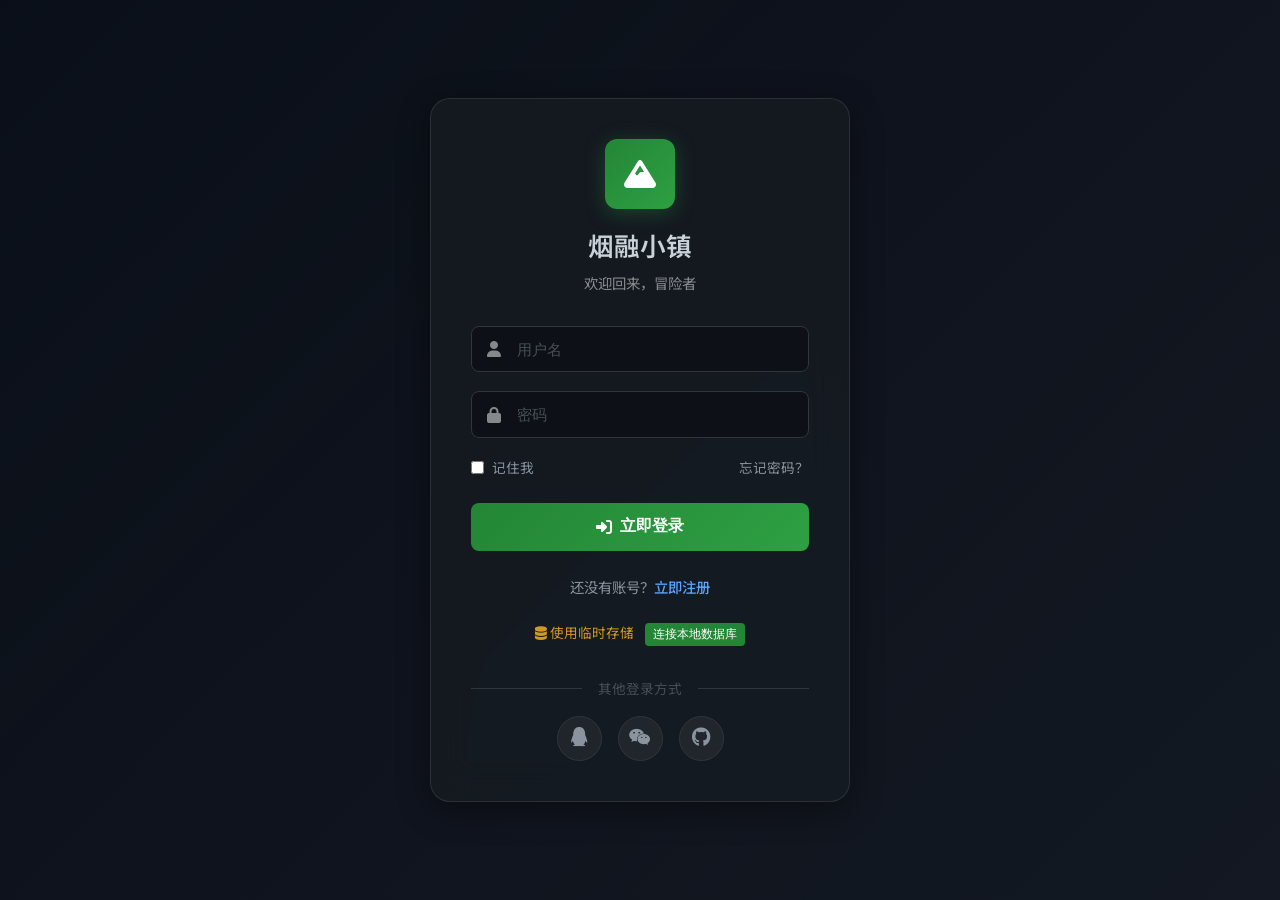
==== index.html @ a3944130 "test-v.1.0.0 test-v.1.0.0" ====
<!DOCTYPE html>
<html lang="zh-CN">
<head>
    <meta charset="UTF-8">
    <meta name="viewport" content="width=device-width, initial-scale=1.0">
    <title>烟融小镇 - 官方网站</title>
    <link rel="stylesheet" href="https://cdnjs.cloudflare.com/ajax/libs/font-awesome/6.4.0/css/all.min.css">
    <link href="https://fonts.googleapis.com/css2?family=Noto+Sans+SC:wght@300;400;500;700&display=swap" rel="stylesheet">
    <link rel="stylesheet" href="style.css">
</head>
<body>
    <!-- 背景 -->
    <div class="main-bg">
        <div class="bg-image"></div>
        <div class="bg-particles" id="bgParticles"></div>
    </div>

    <!-- 导航栏 -->
    <nav class="main-nav">
        <div class="nav-container">
            <a href="index.html" class="nav-logo">
                <i class="fas fa-mountain"></i>
                <span>烟融小镇</span>
            </a>
            
            <ul class="nav-menu">
                <li><a href="index.html" class="active">首页</a></li>
                <li><a href="mc.html">MC服务器</a></li>
                <li><a href="#" onclick="showToast('烟融作品开发中')">烟融作品</a></li>
                <li><a href="#" onclick="showToast('小世界开发中')">小世界</a></li>
            </ul>
            
            <div class="nav-user">
                <!-- 由main.js动态填充 -->
            </div>
        </div>
    </nav>

    <!-- 主内容区 -->
    <main class="main-content">
        <!-- 欢迎区域 -->
        <section class="hero-section">
            <div class="hero-content">
                <h1 class="hero-title">欢迎回来，<span id="welcomeName">冒险者</span></h1>
                <p class="hero-subtitle">探索现实的精彩，发现世界的美好</p>
            </div>
        </section>

        <!-- AI助手主界面展示 -->
        <section class="ai-hero-section">
            <div class="ai-hero-card">
                <div class="ai-hero-icon">
                    <i class="fas fa-robot"></i>
                </div>
                <div class="ai-hero-content">
                    <h2>
                        <i class="fas fa-robot"></i> 烟融AI助手
                        <span class="ai-hero-tag">
                            <i class="fas fa-bolt"></i> 由英伟达提供支持
                        </span>
                    </h2>
                    <p>智能助手随时为您服务，解答问题、提供建议、聊聊天...</p>
                </div>
                <button class="ai-hero-btn" onclick="AIAssistant.openAssistant()">
                    <i class="fas fa-comments"></i> 开始对话
                </button>
            </div>
        </section>

        <!-- 功能卡片区 -->
        <section class="features-section">
            <div class="section-header">
                <h2><i class="fas fa-compass"></i> 探索功能</h2>
            </div>
            
            <div class="features-grid">
                <a href="mc.html" class="feature-card mc-card">
                    <div class="card-icon">
                        <i class="fas fa-cubes"></i>
                    </div>
                    <div class="card-content">
                        <h3>MC服务器</h3>
                        <p>进入钻石大陆，开启你的冒险之旅</p>
                        <span class="card-tag">游戏专区</span>
                    </div>
                    <div class="card-arrow">
                        <i class="fas fa-chevron-right"></i>
                    </div>
                </a>

                <div class="feature-card" onclick="showToast('烟融作品开发中')">
                    <div class="card-icon">
                        <i class="fas fa-palette"></i>
                    </div>
                    <div class="card-content">
                        <h3>烟融作品</h3>
                        <p>精彩内容即将上线...</p>
                        <span class="card-tag">创作展示</span>
                    </div>
                    <div class="card-arrow">
                        <i class="fas fa-chevron-right"></i>
                    </div>
                </div>

                <div class="feature-card" onclick="showToast('小世界开发中')">
                    <div class="card-icon">
                        <i class="fas fa-globe"></i>
                    </div>
                    <div class="card-content">
                        <h3>小世界</h3>
                        <p>微型世界的奇妙探索...</p>
                        <span class="card-tag">探索专区</span>
                    </div>
                    <div class="card-arrow">
                        <i class="fas fa-chevron-right"></i>
                    </div>
                </div>

                <div class="feature-card" onclick="scrollToQQ()">
                    <div class="card-icon">
                        <i class="fas fa-users"></i>
                    </div>
                    <div class="card-content">
                        <h3>社区交流</h3>
                        <p>加入QQ群，与我们一起互动</p>
                        <span class="card-tag">社群入口</span>
                    </div>
                    <div class="card-arrow">
                        <i class="fas fa-chevron-right"></i>
                    </div>
                </div>
            </div>
        </section>

        <!-- 最佳成员板块 -->
        <section class="top-members-section">
            <div class="section-header">
                <h2><i class="fas fa-trophy"></i> 最佳成员</h2>
                <p>看看谁是社区最活跃的冒险家！</p>
            </div>
            
            <div class="members-grid" id="topMembersGrid">
                <div class="loading-container">
                    <div class="loading-spinner"></div>
                    <p class="loading-text">正在加载成员数据...</p>
                </div>
            </div>
            
            <div class="members-footer">
                <a href="#" class="view-all-btn" onclick="showAllMembers(); return false;">
                    <i class="fas fa-users"></i>
                    查看全部成员
                </a>
            </div>
        </section>
        
        <!-- QQ群入口 -->
        <section class="qq-section" id="qqSection">
            <div class="qq-sidebar">
                <h3><i class="fab fa-qq"></i> 官方QQ群</h3>
                <div class="qq-list">
                    <a href="https://qm.qq.com/cgi-bin/qm/qr?k=5CLwhFz4sMWj7h2xCqj4a0sO0hZ8fT_3" target="_blank" class="qq-item">
                        <div class="qq-avatar">
                            <img src="https://picsum.photos/seed/group1/100/100" alt="群头像">
                        </div>
                        <div class="qq-info">
                            <span class="qq-name">恰融X言语总群</span>
                            <span class="qq-desc">群号: 808741508 · 总群</span>
                        </div>
                        <i class="fas fa-external-link-alt"></i>
                    </a>
                    <a href="https://wpa.qq.com/msgrd?v=3&uin=1015192662&site=qq&menu=yes" target="_blank" class="qq-item">
                        <div class="qq-avatar">
                            <img src="https://picsum.photos/seed/group2/100/100" alt="群头像">
                        </div>
                        <div class="qq-info">
                            <span class="qq-name">恰融工作室MC服务器群</span>
                            <span class="qq-desc">群号: 1015192662 · 本群</span>
                        </div>
                        <i class="fas fa-external-link-alt"></i>
                    </a>
                    <a href="https://qm.qq.com/cgi-bin/qm/qr?k=6T4k6m0w2zq5h0ZJ3tL6n2f1g9s8R5q2" target="_blank" class="qq-item">
                        <div class="qq-avatar">
                            <img src="https://picsum.photos/seed/group3/100/100" alt="群头像">
                        </div>
                        <div class="qq-info">
                            <span class="qq-name">烟雨MC服务器群</span>
                            <span class="qq-desc">群号: 472708471</span>
                        </div>
                        <i class="fas fa-external-link-alt"></i>
                    </a>
                    <a href="#" class="qq-item" onclick="showToast('请加总群获取管理员群信息')">
                        <div class="qq-avatar">
                            <img src="https://picsum.photos/seed/group4/100/100" alt="群头像">
                        </div>
                        <div class="qq-info">
                            <span class="qq-name">管理员群</span>
                            <span class="qq-desc">群号: 1080034000 · 仅管理员/策划/技术</span>
                        </div>
                        <i class="fas fa-lock"></i>
                    </a>
                    <a href="https://qm.qq.com/cgi-bin/qm/qr?k=G3x5s7q9t2w1e4r6y8u0i3o5a7s9d1f" target="_blank" class="qq-item">
                        <div class="qq-avatar">
                            <img src="https://picsum.photos/seed/group5/100/100" alt="群头像">
                        </div>
                        <div class="qq-info">
                            <span class="qq-name">测试群</span>
                            <span class="qq-desc">群号: 731169570 · MC服务器测试</span>
                        </div>
                        <i class="fas fa-external-link-alt"></i>
                    </a>
                    <a href="#" class="qq-item" onclick="showToast('请加总群获取策划群信息')">
                        <div class="qq-avatar">
                            <img src="https://picsum.photos/seed/group6/100/100" alt="群头像">
                        </div>
                        <div class="qq-info">
                            <span class="qq-name">策划群</span>
                            <span class="qq-desc">群号: 1029150169 · 仅管理员/策划/技术</span>
                        </div>
                        <i class="fas fa-lock"></i>
                    </a>
                </div>
                <div class="qq-notice">
                    <p><i class="fas fa-exclamation-triangle"></i> 禁止黄、赌、毒。禁止恶意刷屏。</p>
                </div>
            </div>
        </section>
    </main>

    <!-- AI助手浮窗按钮 -->
    <button class="ai-float-btn" id="aiFloatBtn" onclick="AIAssistant.openAssistant()">
        <i class="fas fa-robot"></i>
    </button>
    
    <!-- AI助手面板 -->
    <div class="ai-assistant" id="aiAssistant">
        <div class="ai-header" onclick="AIAssistant.togglePanel()">
            <div class="ai-info">
                <div class="ai-avatar">
                    <i class="fas fa-robot"></i>
                </div>
                <div>
                    <div class="ai-name">AI助手</div>
                    <div class="ai-status">由  供支持</div>
                </div>
            </div>
            <button class="ai-close-btn" onclick="event.stopPropagation(); AIAssistant.closePanel()">
                <i class="fas fa-times"></i>
            </button>
        </div>
        <div class="ai-body">
            <div class="ai-messages" id="aiMessages">
                <div class="ai-message">
                    <div class="ai-avatar" style="width:28px;height:28px;font-size:0.85rem;">
                        <i class="fas fa-robot"></i>
                    </div>
                    <div class="msg-bubble">
                        你好！我是烟融AI助手，很高兴为你服务！<br><br>
                        我可以帮助你解答各种问题，或者聊聊天。<br><br>
                        请输入你的问题或想聊的话题吧！
                    </div>
                </div>
            </div>
            <div class="ai-input-area">
                <div class="ai-input-wrapper">
                    <input type="text" class="ai-input" id="aiInput" placeholder="输入消息..." onkeypress="AIAssistant.handleKeypress(event)">
                    <button class="ai-send-btn" onclick="AIAssistant.sendMessage()">
                        <i class="fas fa-paper-plane"></i>
                    </button>
                </div>
            </div>
        </div>
    </div>

    <!-- 页脚 -->
    <footer class="main-footer">
        <div class="footer-content">
            <div class="footer-section">
                <h4><i class="fas fa-mountain"></i> 烟融小镇</h4>
                <p>致力于打造优质的在线社区平台</p>
            </div>
            <div class="footer-section">
                <h4>快速链接</h4>
                <ul>
                    <li><a href="index.html">首页</a></li>
                    <li><a href="mc.html">MC服务器</a></li>
                    <li><a href="#">关于我们</a></li>
                    <li><a href="#">联系方式</a></li>
                </ul>
            </div>
            <div class="footer-section">
                <h4>关注我们</h4>
                <div class="social-links">
                    <a href="#"><i class="fab fa-qq"></i></a>
                    <a href="#"><i class="fab fa-weixin"></i></a>
                    <a href="#"><i class="fab fa-github"></i></a>
                </div>
            </div>
        </div>
        <div class="footer-bottom">
            <p>&copy; 2024 烟融小镇. All Rights Reserved.</p>
        </div>
    </footer>

    <!-- Toast通知 -->
    <div class="toast-container" id="toastContainer"></div>

    <script src="filedb.js"></script>
    <script src="main.js"></script>
    <script>
        document.addEventListener('DOMContentLoaded', async function() {
            await FileDB.init();
            initParticles();
            if (AppState.currentUser) {
                document.getElementById('welcomeName').textContent = AppState.currentUser.username;
            }
        });

        function scrollToQQ() {
            const qqSection = document.getElementById('qqSection');
            if (qqSection) {
                qqSection.scrollIntoView({behavior: 'smooth'});
            }
        }
    </script>
</body>
</html>
---- style.css ----
/* === 基础变量定义 === */
:root {
    --primary-color: #4a6fa5;
    --primary-dark: #345172;
    --accent-color: #5d8aa8;
    --bg-dark: #1a1d23;
    --bg-card: rgba(255, 255, 255, 0.08);
    --bg-card-hover: rgba(255, 255, 255, 0.12);
    --text-primary: #ffffff;
    --text-secondary: rgba(255, 255, 255, 0.7);
    --text-muted: rgba(255, 255, 255, 0.5);
    --border-color: rgba(255, 255, 255, 0.1);
    --success-color: #4caf50;
    --warning-color: #ff9800;
    --error-color: #f44336;
    --shadow-sm: 0 2px 8px rgba(0, 0, 0, 0.2);
    --shadow-md: 0 4px 16px rgba(0, 0, 0, 0.3);
    --shadow-lg: 0 8px 32px rgba(0, 0, 0, 0.4);
    --transition-fast: 0.2s ease;
    --transition-normal: 0.3s ease;
    --radius-sm: 8px;
    --radius-md: 12px;
    --radius-lg: 20px;
}

/* === 全局样式 === */
* {
    margin: 0;
    padding: 0;
    box-sizing: border-box;
}

body {
    font-family: 'Noto Sans SC', 'Microsoft YaHei', sans-serif;
    background-color: var(--bg-dark);
    color: var(--text-primary);
    line-height: 1.6;
    overflow-x: hidden;
}

a {
    color: var(--primary-color);
    text-decoration: none;
    transition: color var(--transition-fast);
}

a:hover {
    color: var(--accent-color);
}

/* === 登录/注册页面独立样式 === */
.auth-page {
    min-height: 100vh;
    display: flex;
    align-items: center;
    justify-content: center;
    padding: 2rem;
    background: #0d1117;
}

.auth-bg {
    position: fixed;
    top: 0;
    left: 0;
    width: 100%;
    height: 100%;
    z-index: -2;
    overflow: hidden;
}

.auth-bg .bg-slide {
    position: absolute;
    top: 0;
    left: 0;
    width: 100%;
    height: 100%;
    background-size: cover;
    background-position: center;
    opacity: 0;
    transition: opacity 1.5s ease-in-out;
}

.auth-bg .bg-slide.active {
    opacity: 1;
}

.auth-bg::after {
    content: '';
    position: absolute;
    top: 0;
    left: 0;
    width: 100%;
    height: 100%;
    background: linear-gradient(135deg, rgba(10, 15, 25, 0.85), rgba(20, 25, 35, 0.95));
    z-index: -1;
}

.auth-container {
    width: 100%;
    max-width: 420px;
    animation: slideUp 0.6s ease-out;
}

@keyframes slideUp {
    from {
        opacity: 0;
        transform: translateY(30px);
    }
    to {
        opacity: 1;
        transform: translateY(0);
    }
}

.auth-box {
    background: rgba(22, 27, 34, 0.9);
    backdrop-filter: blur(20px);
    border: 1px solid rgba(48, 54, 61, 0.8);
    border-radius: var(--radius-lg);
    padding: 2.5rem;
    box-shadow: var(--shadow-lg);
}

.auth-logo {
    text-align: center;
    margin-bottom: 2rem;
}

.logo-icon {
    width: 70px;
    height: 70px;
    background: linear-gradient(135deg, #238636, #2ea043);
    border-radius: var(--radius-md);
    display: flex;
    align-items: center;
    justify-content: center;
    margin: 0 auto 1rem;
    font-size: 2rem;
    color: white;
    box-shadow: 0 4px 20px rgba(35, 134, 54, 0.4);
}

.auth-logo h1 {
    font-size: 1.6rem;
    font-weight: 600;
    color: #c9d1d9;
    margin-bottom: 0.3rem;
}

.logo-subtitle {
    color: var(--text-muted);
    font-size: 0.9rem;
}

.auth-form {
    margin-bottom: 1.5rem;
}

.form-group {
    margin-bottom: 1.2rem;
}

.input-wrapper {
    position: relative;
}

.input-wrapper i {
    position: absolute;
    left: 1rem;
    top: 50%;
    transform: translateY(-50%);
    color: var(--text-muted);
    transition: color var(--transition-fast);
}

.input-wrapper input {
    width: 100%;
    padding: 0.85rem 1rem 0.85rem 2.8rem;
    background: #0d1117;
    border: 1px solid #30363d;
    border-radius: var(--radius-sm);
    color: var(--text-primary);
    font-size: 0.95rem;
    transition: all var(--transition-fast);
}

.input-wrapper input:focus {
    outline: none;
    border-color: #238636;
    box-shadow: 0 0 0 3px rgba(35, 134, 54, 0.2);
}

.input-wrapper input::placeholder {
    color: #484f58;
}

.form-options {
    display: flex;
    justify-content: space-between;
    align-items: center;
    margin-bottom: 1.5rem;
    font-size: 0.85rem;
}

.remember-me {
    display: flex;
    align-items: center;
    gap: 0.5rem;
    cursor: pointer;
    color: #8b949e;
}

.remember-me input {
    accent-color: #238636;
}

.auth-btn {
    width: 100%;
    padding: 0.85rem;
    background: linear-gradient(135deg, #238636, #2ea043);
    border: none;
    border-radius: var(--radius-sm);
    color: white;
    font-size: 1rem;
    font-weight: 600;
    cursor: pointer;
    display: flex;
    align-items: center;
    justify-content: center;
    gap: 0.5rem;
    transition: all var(--transition-fast);
}

.auth-btn:hover {
    background: linear-gradient(135deg, #2ea043, #3fb950);
    transform: translateY(-2px);
    box-shadow: 0 4px 15px rgba(35, 134, 54, 0.4);
}

.auth-link {
    text-align: center;
    color: #8b949e;
    font-size: 0.9rem;
}

.auth-link a {
    color: #58a6ff;
    text-decoration: none;
    font-weight: 500;
}

.auth-link a:hover {
    text-decoration: underline;
}

.social-auth {
    margin-top: 1.5rem;
}

.divider {
    display: flex;
    align-items: center;
    gap: 1rem;
    margin-bottom: 1rem;
}

.divider::before,
.divider::after {
    content: '';
    flex: 1;
    height: 1px;
    background: #30363d;
}

.divider span {
    color: #484f58;
    font-size: 0.85rem;
}

.social-buttons {
    display: flex;
    justify-content: center;
    gap: 1rem;
}

.social-btn {
    width: 45px;
    height: 45px;
    border-radius: 50%;
    border: 1px solid #30363d;
    background: rgba(255, 255, 255, 0.05);
    color: #8b949e;
    font-size: 1.2rem;
    cursor: pointer;
    transition: all var(--transition-fast);
}

.social-btn:hover {
    background: rgba(255, 255, 255, 0.1);
    transform: translateY(-2px);
    border-color: #484f58;
}

.social-btn.qq:hover { color: #12B7F5; border-color: #12B7F5; }
.social-btn.wechat:hover { color: #07C160; border-color: #07C160; }
.social-btn.github:hover { color: #c9d1d9; border-color: #c9d1d9; }

/* === 导航栏样式（主站统一风格） === */
.main-nav {
    position: fixed;
    top: 0;
    left: 0;
    right: 0;
    background: rgba(13, 17, 23, 0.9);
    backdrop-filter: blur(10px);
    border-bottom: 1px solid rgba(48, 54, 61, 0.8);
    z-index: 100;
}

.nav-container {
    max-width: 1200px;
    margin: 0 auto;
    padding: 0 2rem;
    display: flex;
    align-items: center;
    justify-content: space-between;
    height: 65px;
}

.nav-logo {
    display: flex;
    align-items: center;
    gap: 0.6rem;
    color: #c9d1d9;
    text-decoration: none;
    font-size: 1.2rem;
    font-weight: 600;
}

.nav-logo i {
    color: #238636;
}

.nav-menu {
    display: flex;
    list-style: none;
    gap: 0.3rem;
}

.nav-menu a {
    display: block;
    padding: 0.5rem 1rem;
    color: #8b949e;
    text-decoration: none;
    border-radius: var(--radius-sm);
    font-size: 0.9rem;
    transition: all var(--transition-fast);
}

.nav-menu a:hover {
    color: #c9d1d9;
    background: rgba(48, 54, 61, 0.5);
}

.nav-menu a.active {
    color: #c9d1d9;
    background: rgba(35, 134, 54, 0.2);
}

.nav-user {
    display: flex;
    align-items: center;
    gap: 1rem;
    position: relative;
}

.user-btn {
    display: flex;
    align-items: center;
    gap: 0.5rem;
    padding: 0.4rem 0.8rem;
    background: rgba(48, 54, 61, 0.5);
    border: 1px solid rgba(48, 54, 61, 0.8);
    border-radius: 50px;
    color: #c9d1d9;
    cursor: pointer;
    transition: all var(--transition-fast);
}

.user-btn:hover {
    background: rgba(48, 54, 61, 0.8);
    border-color: #484f58;
}

.user-avatar {
    width: 28px;
    height: 28px;
    border-radius: 50%;
    background: linear-gradient(135deg, #238636, #2ea043);
    display: flex;
    align-items: center;
    justify-content: center;
    font-size: 0.8rem;
    color: white;
    font-weight: 600;
}

.user-name {
    font-size: 0.85rem;
    max-width: 100px;
    overflow: hidden;
    text-overflow: ellipsis;
    white-space: nowrap;
}

.user-dropdown {
    position: absolute;
    top: 100%;
    right: 0;
    margin-top: 0.5rem;
    min-width: 220px;
    background: #161b22;
    border: 1px solid rgba(48, 54, 61, 0.8);
    border-radius: var(--radius-md);
    box-shadow: var(--shadow-lg);
    opacity: 0;
    visibility: hidden;
    transform: translateY(-10px);
    transition: all 0.2s ease;
    overflow: hidden;
}

.user-dropdown.show {
    opacity: 1;
    visibility: visible;
    transform: translateY(0);
}

.dropdown-header {
    padding: 1rem;
    border-bottom: 1px solid rgba(48, 54, 61, 0.8);
    display: flex;
    align-items: center;
    gap: 0.8rem;
}

.dropdown-header .user-avatar {
    width: 40px;
    height: 40px;
    font-size: 1rem;
}

.dropdown-username {
    font-weight: 600;
    color: #c9d1d9;
    font-size: 0.95rem;
}

.dropdown-email {
    font-size: 0.8rem;
    color: #8b949e;
}

.dropdown-menu {
    padding: 0.5rem;
}

.dropdown-item {
    display: flex;
    align-items: center;
    gap: 0.8rem;
    padding: 0.6rem 0.8rem;
    color: #8b949e;
    border-radius: var(--radius-sm);
    cursor: pointer;
    font-size: 0.9rem;
    transition: all var(--transition-fast);
}

.dropdown-item:hover {
    background: rgba(48, 54, 61, 0.5);
    color: #c9d1d9;
}

.dropdown-item i {
    width: 18px;
    text-align: center;
}

.dropdown-divider {
    height: 1px;
    background: rgba(48, 54, 61, 0.8);
    margin: 0.4rem 0;
}

.login-btn {
    display: flex;
    align-items: center;
    gap: 0.5rem;
    padding: 0.5rem 1rem;
    background: linear-gradient(135deg, #238636, #2ea043);
    border-radius: var(--radius-sm);
    color: white;
    text-decoration: none;
    font-weight: 500;
    font-size: 0.9rem;
    transition: all var(--transition-fast);
}

.login-btn:hover {
    background: linear-gradient(135deg, #2ea043, #3fb950);
    color: white;
    transform: translateY(-1px);
}

/* === 主页面背景 === */
.main-bg {
    position: fixed;
    top: 0;
    left: 0;
    width: 100%;
    height: 100%;
    z-index: -2;
}

.bg-image {
    position: absolute;
    top: 0;
    left: 0;
    width: 100%;
    height: 100%;
    background: url('https://images.unsplash.com/photo-1506905925346-21bda4d32df4?w=1920&q=80') no-repeat center center/cover;
    filter: blur(3px) brightness(0.4);
}

.bg-particles {
    position: absolute;
    top: 0;
    left: 0;
    width: 100%;
    height: 100%;
}

/* === 主内容区 === */
.main-content {
    padding-top: 85px;
    min-height: 100vh;
}

.hero-section {
    padding: 4rem 2rem;
    text-align: center;
    max-width: 900px;
    margin: 0 auto;
}

.hero-title {
    font-size: 3rem;
    font-weight: 700;
    margin-bottom: 0.8rem;
    background: linear-gradient(135deg, #c9d1d9, rgba(201, 209, 217, 0.7));
    -webkit-background-clip: text;
    -webkit-text-fill-color: transparent;
    background-clip: text;
}

.hero-subtitle {
    font-size: 1.1rem;
    color: #8b949e;
}

/* === AI助手主界面展示 === */
.ai-hero-section {
    max-width: 1100px;
    margin: 0 auto;
    padding: 1rem 2rem 2rem;
}

.ai-hero-card {
    background: rgba(22, 27, 34, 0.7);
    border: 1px solid rgba(48, 54, 61, 0.8);
    border-radius: var(--radius-lg);
    padding: 1.5rem;
    display: flex;
    align-items: center;
    gap: 1.5rem;
    margin-bottom: 2rem;
    transition: all var(--transition-normal);
}

.ai-hero-card:hover {
    border-color: rgba(88, 166, 255, 0.4);
    box-shadow: 0 0 30px rgba(88, 166, 255, 0.1);
}

.ai-hero-icon {
    width: 80px;
    height: 80px;
    background: linear-gradient(135deg, #238636, #2ea043);
    border-radius: var(--radius-md);
    display: flex;
    align-items: center;
    justify-content: center;
    font-size: 2.5rem;
    color: white;
    flex-shrink: 0;
}

.ai-hero-content {
    flex: 1;
}

.ai-hero-content h2 {
    font-size: 1.3rem;
    color: #c9d1d9;
    margin-bottom: 0.4rem;
    display: flex;
    align-items: center;
    gap: 0.5rem;
    flex-wrap: wrap;
}

.ai-hero-tag {
    display: inline-flex;
    align-items: center;
    gap: 0.3rem;
    padding: 0.25rem 0.6rem;
    background: rgba(35, 134, 54, 0.2);
    border-radius: 20px;
    font-size: 0.75rem;
    color: #3fb950;
    font-weight: normal;
}

.ai-hero-content p {
    color: #8b949e;
    font-size: 0.9rem;
}

.ai-hero-btn {
    padding: 0.75rem 1.5rem;
    background: linear-gradient(135deg, #238636, #2ea043);
    border: none;
    border-radius: var(--radius-sm);
    color: white;
    font-size: 0.95rem;
    font-weight: 500;
    cursor: pointer;
    display: flex;
    align-items: center;
    gap: 0.5rem;
    white-space: nowrap;
    transition: all var(--transition-fast);
}

.ai-hero-btn:hover {
    background: linear-gradient(135deg, #2ea043, #3fb950);
    transform: translateY(-2px);
    box-shadow: 0 4px 15px rgba(35, 134, 54, 0.3);
    color: white;
}

/* === 功能卡片区 === */
.features-section {
    max-width: 1100px;
    margin: 0 auto;
    padding: 1rem 2rem 2rem;
}

.section-header {
    margin-bottom: 1.2rem;
}

.section-header h2 {
    display: flex;
    align-items: center;
    gap: 0.6rem;
    font-size: 1.3rem;
    color: #c9d1d9;
}

.features-grid {
    display: grid;
    grid-template-columns: repeat(auto-fit, minmax(260px, 1fr));
    gap: 1rem;
}

.feature-card {
    display: flex;
    align-items: center;
    gap: 1rem;
    padding: 1.2rem;
    background: rgba(22, 27, 34, 0.6);
    border: 1px solid rgba(48, 54, 61, 0.8);
    border-radius: var(--radius-md);
    text-decoration: none;
    color: #c9d1d9;
    transition: all var(--transition-normal);
}

.feature-card:hover {
    background: rgba(22, 27, 34, 0.8);
    border-color: rgba(88, 166, 255, 0.4);
    transform: translateY(-3px);
    box-shadow: 0 6px 20px rgba(0, 0, 0, 0.3);
}

.card-icon {
    width: 50px;
    height: 50px;
    background: rgba(48, 54, 61, 0.5);
    border: 1px solid rgba(48, 54, 61, 0.8);
    border-radius: var(--radius-sm);
    display: flex;
    align-items: center;
    justify-content: center;
    font-size: 1.3rem;
    color: #c9d1d9;
    flex-shrink: 0;
}

.mc-card .card-icon {
    background: rgba(35, 134, 54, 0.2);
    border-color: rgba(35, 134, 54, 0.4);
    color: #3fb950;
}

.card-content {
    flex: 1;
    min-width: 0;
}

.card-content h3 {
    font-size: 1rem;
    font-weight: 600;
    margin-bottom: 0.2rem;
    color: #c9d1d9;
}

.card-content p {
    font-size: 0.85rem;
    color: #8b949e;
    margin-bottom: 0.3rem;
    line-height: 1.4;
}

.card-tag {
    display: inline-block;
    padding: 0.15rem 0.5rem;
    background: rgba(48, 54, 61, 0.5);
    border-radius: 20px;
    font-size: 0.7rem;
    color: #8b949e;
}

.card-arrow {
    color: #484f58;
    font-size: 0.9rem;
    transition: all var(--transition-fast);
}

.feature-card:hover .card-arrow {
    color: #58a6ff;
    transform: translateX(3px);
}

/* === QQ群侧边栏 === */
.qq-section {
    max-width: 1100px;
    margin: 0 auto;
    padding: 1rem 2rem 3rem;
}

.qq-sidebar {
    background: rgba(22, 27, 34, 0.6);
    border: 1px solid rgba(48, 54, 61, 0.8);
    border-radius: var(--radius-md);
    padding: 1.2rem;
}

.qq-sidebar h3 {
    display: flex;
    align-items: center;
    gap: 0.5rem;
    font-size: 1rem;
    color: #c9d1d9;
    margin-bottom: 0.8rem;
    padding-bottom: 0.6rem;
    border-bottom: 1px solid rgba(48, 54, 61, 0.8);
}

.qq-sidebar h3 i {
    color: #58a6ff;
}

.qq-list {
    display: flex;
    flex-direction: column;
    gap: 0.6rem;
}

.qq-item {
    display: flex;
    align-items: center;
    gap: 0.8rem;
    padding: 0.7rem;
    background: rgba(48, 54, 61, 0.3);
    border-radius: var(--radius-sm);
    text-decoration: none;
    color: #c9d1d9;
    transition: all var(--transition-fast);
}

.qq-item:hover {
    background: rgba(48, 54, 61, 0.6);
    transform: translateX(4px);
}

.qq-avatar {
    width: 40px;
    height: 40px;
    border-radius: var(--radius-sm);
    overflow: hidden;
    flex-shrink: 0;
}

.qq-avatar img {
    width: 100%;
    height: 100%;
    object-fit: cover;
}

.qq-info {
    flex: 1;
    min-width: 0;
}

.qq-name {
    display: block;
    font-weight: 500;
    font-size: 0.9rem;
    color: #c9d1d9;
    margin-bottom: 0.1rem;
}

.qq-desc {
    display: block;
    font-size: 0.75rem;
    color: #8b949e;
}

.qq-item .fa-external-link-alt {
    color: #484f58;
    font-size: 0.8rem;
}

.qq-item .fa-lock {
    color: #f0c14b;
    font-size: 0.8rem;
}

.qq-notice {
    margin-top: 0.8rem;
    padding: 0.6rem;
    background: rgba(187, 128, 9, 0.1);
    border: 1px solid rgba(187, 128, 9, 0.3);
    border-left: 3px solid #f0c14b;
    border-radius: 4px;
}

.qq-notice p {
    font-size: 0.8rem;
    color: #d29922;
    margin: 0;
}

/* === AI助手面板 === */
.ai-float-btn {
    position: fixed;
    bottom: 25px;
    right: 25px;
    width: 55px;
    height: 55px;
    background: linear-gradient(135deg, #238636, #2ea043);
    border: none;
    border-radius: 50%;
    color: white;
    font-size: 1.4rem;
    cursor: pointer;
    box-shadow: 0 4px 15px rgba(35, 134, 54, 0.4);
    z-index: 100;
    display: none;
    align-items: center;
    justify-content: center;
    transition: all var(--transition-normal);
}

.ai-float-btn.show {
    display: flex;
    animation: bounceIn 0.5s ease-out;
}

@keyframes bounceIn {
    0% { transform: scale(0); opacity: 0; }
    50% { transform: scale(1.1); }
    100% { transform: scale(1); opacity: 1; }
}

.ai-float-btn:hover {
    transform: scale(1.1);
    box-shadow: 0 6px 20px rgba(35, 134, 54, 0.5);
}

.ai-assistant {
    position: fixed;
    bottom: 90px;
    right: 25px;
    width: 360px;
    max-width: calc(100vw - 50px);
    background: rgba(13, 17, 23, 0.98);
    border: 1px solid rgba(48, 54, 61, 0.8);
    border-radius: var(--radius-lg);
    box-shadow: 0 10px 40px rgba(0, 0, 0, 0.5), 0 0 60px rgba(35, 134, 54, 0.1);
    overflow: hidden;
    z-index: 101;
    transform: translateY(20px);
    opacity: 0;
    pointer-events: none;
    transition: all 0.3s cubic-bezier(0.4, 0, 0.2, 1);
}

.ai-assistant.active {
    transform: translateY(0);
    opacity: 1;
    pointer-events: all;
}

.ai-header {
    padding: 0.9rem 1rem;
    background: rgba(35, 134, 54, 0.15);
    border-bottom: 1px solid rgba(48, 54, 61, 0.8);
    display: flex;
    align-items: center;
    justify-content: space-between;
    cursor: pointer;
}

.ai-info {
    display: flex;
    align-items: center;
    gap: 0.6rem;
}

.ai-avatar {
    width: 36px;
    height: 36px;
    background: linear-gradient(135deg, #238636, #2ea043);
    border-radius: 50%;
    display: flex;
    align-items: center;
    justify-content: center;
    font-size: 1rem;
    color: #fff;
}

.ai-name {
    font-weight: 600;
    color: #c9d1d9;
    font-size: 0.95rem;
}

.ai-status {
    font-size: 0.7rem;
    color: #3fb950;
}

.ai-close-btn {
    background: none;
    border: none;
    color: #8b949e;
    font-size: 1.1rem;
    cursor: pointer;
    padding: 0.3rem;
    transition: color 0.2s;
}

.ai-close-btn:hover {
    color: #c9d1d9;
}

.ai-body {
    height: 380px;
    display: flex;
    flex-direction: column;
}

.ai-messages {
    flex: 1;
    overflow-y: auto;
    padding: 0.8rem;
    display: flex;
    flex-direction: column;
    gap: 0.8rem;
}

.ai-message {
    display: flex;
    gap: 0.6rem;
    animation: slideIn 0.3s ease;
}

@keyframes slideIn {
    from { opacity: 0; transform: translateY(8px); }
    to { opacity: 1; transform: translateY(0); }
}

.ai-message.user {
    flex-direction: row-reverse;
}

.msg-bubble {
    max-width: 82%;
    padding: 0.6rem 0.9rem;
    border-radius: 14px;
    font-size: 0.85rem;
    line-height: 1.5;
}

.ai-message:not(.user) .msg-bubble {
    background: rgba(48, 54, 61, 0.6);
    border: 1px solid rgba(48, 54, 61, 0.8);
    border-bottom-left-radius: 4px;
    color: #c9d1d9;
}

.ai-message:not(.user) .msg-bubble.error {
    background: rgba(248, 81, 73, 0.1);
    border-color: rgba(248, 81, 73, 0.3);
    color: #f85149;
}

.ai-message.user .msg-bubble {
    background: linear-gradient(135deg, #238636, #2ea043);
    border: none;
    border-bottom-right-radius: 4px;
    color: #fff;
}

.ai-input-area {
    padding: 0.8rem;
    border-top: 1px solid rgba(48, 54, 61, 0.8);
}

.ai-input-wrapper {
    display: flex;
    gap: 0.4rem;
    background: rgba(48, 54, 61, 0.4);
    border-radius: 24px;
    padding: 0.4rem;
    border: 1px solid rgba(48, 54, 61, 0.8);
    transition: border-color 0.2s;
}

.ai-input-wrapper:focus-within {
    border-color: rgba(35, 134, 54, 0.6);
}

.ai-input {
    flex: 1;
    background: none;
    border: none;
    padding: 0.5rem 0.8rem;
    color: #c9d1d9;
    outline: none;
    font-size: 0.9rem;
}

.ai-input::placeholder {
    color: #484f58;
}

.ai-send-btn {
    width: 36px;
    height: 36px;
    background: linear-gradient(135deg, #238636, #2ea043);
    border: none;
    border-radius: 50%;
    color: #fff;
    cursor: pointer;
    transition: all 0.2s;
    display: flex;
    align-items: center;
    justify-content: center;
    font-size: 0.85rem;
}

.ai-send-btn:hover {
    transform: scale(1.05);
}

.ai-send-btn:disabled {
    opacity: 0.5;
    cursor: not-allowed;
    transform: none;
}

/* === 用户设置页面 === */
.user-page {
    background: #0d1117;
    min-height: 100vh;
}

.user-page .main-nav {
    background: rgba(13, 17, 23, 0.95);
    border-bottom-color: rgba(48, 54, 61, 0.8);
}

.user-page .nav-logo,
.user-page .nav-menu a {
    color: #c9d1d9;
}

.user-page .nav-menu a:hover {
    background: rgba(48, 54, 61, 0.5);
    color: #c9d1d9;
}

.user-page .nav-menu a.active {
    background: rgba(35, 134, 54, 0.2);
    color: #c9d1d9;
}

.user-page .bg-image {
    display: none;
}

.user-container {
    max-width: 950px;
    margin: 0 auto;
    padding: 1.5rem;
    padding-top: 85px;
    display: grid;
    grid-template-columns: 220px 1fr;
    gap: 1.5rem;
}

.user-sidebar {
    background: rgba(22, 27, 34, 0.6);
    border: 1px solid rgba(48, 54, 61, 0.8);
    border-radius: var(--radius-md);
    padding: 1rem;
    height: fit-content;
    position: sticky;
    top: 85px;
}

.user-menu-item {
    display: flex;
    align-items: center;
    gap: 0.7rem;
    padding: 0.6rem 0.8rem;
    border-radius: var(--radius-sm);
    color: #8b949e;
    cursor: pointer;
    font-size: 0.9rem;
    transition: all var(--transition-fast);
    margin-bottom: 0.2rem;
}

.user-menu-item:hover {
    background: rgba(48, 54, 61, 0.5);
    color: #c9d1d9;
}

.user-menu-item.active {
    background: rgba(35, 134, 54, 0.2);
    color: #3fb950;
}

.user-menu-item i {
    width: 18px;
    text-align: center;
}

.user-main {
    background: rgba(22, 27, 34, 0.6);
    border: 1px solid rgba(48, 54, 61, 0.8);
    border-radius: var(--radius-md);
    overflow: hidden;
}

.user-header {
    padding: 1.2rem 1.5rem;
    border-bottom: 1px solid rgba(48, 54, 61, 0.8);
}

.user-header h1 {
    font-size: 1.3rem;
    color: #c9d1d9;
    margin-bottom: 0.2rem;
}

.user-header p {
    color: #8b949e;
    font-size: 0.85rem;
}

.user-section {
    padding: 1.5rem;
    display: none;
}

.user-section.active {
    display: block;
}

/* 账户信息样式 */
.account-profile {
    display: flex;
    align-items: center;
    gap: 1.2rem;
    margin-bottom: 1.5rem;
    padding-bottom: 1.5rem;
    border-bottom: 1px solid rgba(48, 54, 61, 0.8);
}

.profile-avatar {
    width: 70px;
    height: 70px;
    background: linear-gradient(135deg, #238636, #2ea043);
    border-radius: 50%;
    display: flex;
    align-items: center;
    justify-content: center;
    font-size: 1.8rem;
    color: white;
}

.profile-info h2 {
    font-size: 1.1rem;
    color: #c9d1d9;
    margin-bottom: 0.2rem;
}

.profile-info p {
    color: #8b949e;
    font-size: 0.85rem;
}

.profile-badge {
    display: inline-block;
    padding: 0.15rem 0.5rem;
    background: rgba(35, 134, 54, 0.2);
    color: #3fb950;
    border-radius: 20px;
    font-size: 0.7rem;
    margin-top: 0.3rem;
}

.form-section-title {
    font-size: 1rem;
    color: #c9d1d9;
    margin-bottom: 1rem;
}

.form-row {
    margin-bottom: 1rem;
}

.form-label {
    display: block;
    font-size: 0.85rem;
    font-weight: 500;
    color: #8b949e;
    margin-bottom: 0.4rem;
}

.form-input {
    width: 100%;
    padding: 0.6rem 0.8rem;
    background: #0d1117;
    border: 1px solid #30363d;
    border-radius: var(--radius-sm);
    font-size: 0.9rem;
    color: #c9d1d9;
    transition: all var(--transition-fast);
}

.form-input:focus {
    outline: none;
    border-color: #238636;
    box-shadow: 0 0 0 3px rgba(35, 134, 54, 0.1);
}

.form-input:disabled {
    background: rgba(48, 54, 61, 0.3);
    cursor: not-allowed;
    color: #6e7681;
}

.form-hint {
    font-size: 0.75rem;
    color: #6e7681;
    margin-top: 0.3rem;
}

.save-btn {
    padding: 0.6rem 1.2rem;
    background: linear-gradient(135deg, #238636, #2ea043);
    border: none;
    border-radius: var(--radius-sm);
    color: white;
    font-weight: 500;
    cursor: pointer;
    font-size: 0.9rem;
    transition: all var(--transition-fast);
}

.save-btn:hover {
    background: linear-gradient(135deg, #2ea043, #3fb950);
    transform: translateY(-1px);
}

/* 安全设置样式 */
.security-item {
    display: flex;
    align-items: center;
    justify-content: space-between;
    padding: 0.8rem;
    background: rgba(48, 54, 61, 0.2);
    border-radius: var(--radius-sm);
    margin-bottom: 0.6rem;
}

.security-info h4 {
    font-size: 0.9rem;
    color: #c9d1d9;
    margin-bottom: 0.15rem;
}

.security-info p {
    font-size: 0.75rem;
    color: #8b949e;
}

.security-status {
    display: flex;
    align-items: center;
    gap: 0.3rem;
    padding: 0.2rem 0.6rem;
    background: rgba(63, 185, 80, 0.15);
    color: #3fb950;
    border-radius: 20px;
    font-size: 0.75rem;
}

.security-status.warning {
    background: rgba(187, 128, 9, 0.15);
    color: #d29922;
}

.change-btn {
    padding: 0.4rem 0.8rem;
    background: transparent;
    border: 1px solid #30363d;
    border-radius: var(--radius-sm);
    color: #8b949e;
    cursor: pointer;
    font-size: 0.8rem;
    transition: all var(--transition-fast);
}

.change-btn:hover {
    background: rgba(48, 54, 61, 0.5);
    border-color: #484f58;
    color: #c9d1d9;
}

/* 偏好设置样式 */
.toggle-item {
    display: flex;
    align-items: center;
    justify-content: space-between;
    padding: 0.8rem 0;
    border-bottom: 1px solid rgba(48, 54, 61, 0.5);
}

.toggle-item:last-child {
    border-bottom: none;
}

.toggle-info h4 {
    font-size: 0.9rem;
    color: #c9d1d9;
    margin-bottom: 0.15rem;
}

.toggle-info p {
    font-size: 0.75rem;
    color: #8b949e;
}

.toggle-switch {
    position: relative;
    width: 46px;
    height: 24px;
}

.toggle-switch input {
    opacity: 0;
    width: 0;
    height: 0;
}

.toggle-slider {
    position: absolute;
    cursor: pointer;
    top: 0;
    left: 0;
    right: 0;
    bottom: 0;
    background: #30363d;
    border-radius: 24px;
    transition: 0.25s;
}

.toggle-slider::before {
    position: absolute;
    content: "";
    height: 18px;
    width: 18px;
    left: 3px;
    bottom: 3px;
    background: #8b949e;
    border-radius: 50%;
    transition: 0.25s;
}

.toggle-switch input:checked + .toggle-slider {
    background: linear-gradient(135deg, #238636, #2ea043);
}

.toggle-switch input:checked + .toggle-slider::before {
    transform: translateX(22px);
    background: #fff;
}

/* 登录历史样式 */
.history-item {
    display: flex;
    align-items: center;
    justify-content: space-between;
    padding: 0.7rem;
    background: rgba(48, 54, 61, 0.2);
    border-radius: var(--radius-sm);
    margin-bottom: 0.5rem;
}

.history-device {
    display: flex;
    align-items: center;
    gap: 0.7rem;
}

.history-icon {
    width: 36px;
    height: 36px;
    background: rgba(48, 54, 61, 0.5);
    border-radius: var(--radius-sm);
    display: flex;
    align-items: center;
    justify-content: center;
    color: #8b949e;
}

.history-time {
    text-align: right;
}

.history-time strong {
    display: block;
    color: #c9d1d9;
    font-size: 0.85rem;
    font-weight: 500;
}

.history-time span {
    color: #6e7681;
    font-size: 0.75rem;
}

/* === MC服务器页面样式 === */
.mc-page .bg-image {
    background-image: url('https://images.unsplash.com/photo-1626638939800-255226c3118e?w=1920&q=80');
}

.mc-content {
    padding-top: 85px;
    min-height: 100vh;
    max-width: 1100px;
    margin: 0 auto;
    padding-left: 2rem;
    padding-right: 2rem;
}

.mc-header {
    text-align: center;
    margin-bottom: 2rem;
}

.mc-header h1 {
    font-size: 2.2rem;
    margin-bottom: 0.4rem;
    color: #c9d1d9;
}

.mc-header p {
    color: #8b949e;
}

/* 服务器分布图 */
.server-map {
    margin-bottom: 2rem;
}

.server-map h2 {
    display: flex;
    align-items: center;
    gap: 0.5rem;
    font-size: 1.2rem;
    color: #c9d1d9;
    margin-bottom: 1rem;
}

.map-container {
    background: rgba(22, 27, 34, 0.6);
    border: 1px solid rgba(48, 54, 61, 0.8);
    border-radius: var(--radius-lg);
    padding: 1.5rem;
    min-height: 320px;
    position: relative;
    overflow: hidden;
}

.map-visual {
    position: relative;
    height: 280px;
}

.map-center {
    position: absolute;
    top: 50%;
    left: 50%;
    transform: translate(-50%, -50%);
    width: 90px;
    height: 90px;
    background: rgba(35, 134, 54, 0.2);
    border: 2px solid rgba(35, 134, 54, 0.6);
    border-radius: 50%;
    display: flex;
    flex-direction: column;
    align-items: center;
    justify-content: center;
    z-index: 2;
}

.map-center i {
    font-size: 1.8rem;
    color: #3fb950;
}

.map-center span {
    font-size: 0.7rem;
    color: #8b949e;
    margin-top: 0.2rem;
}

.map-node {
    position: absolute;
    display: flex;
    align-items: center;
    gap: 0.8rem;
    padding: 0.8rem 1rem;
    background: rgba(22, 27, 34, 0.8);
    border: 1px solid rgba(48, 54, 61, 0.8);
    border-radius: var(--radius-md);
    text-decoration: none;
    color: #c9d1d9;
    transition: all var(--transition-normal);
    cursor: pointer;
}

.map-node:hover {
    background: rgba(22, 27, 34, 1);
    border-color: rgba(35, 134, 54, 0.6);
    transform: scale(1.05);
}

.map-node.diamond {
    top: 18%;
    left: 50%;
    transform: translateX(-50%);
    border-color: rgba(63, 185, 80, 0.6);
}

.map-node.diamond:hover {
    transform: translateX(-50%) scale(1.05);
}

.map-node.placeholder {
    top: 68%;
    left: 50%;
    transform: translateX(-50%);
    border-color: rgba(48, 54, 61, 0.8);
    cursor: default;
}

.map-node.placeholder:hover {
    transform: translateX(-50%) scale(1);
}

.node-icon {
    width: 40px;
    height: 40px;
    background: rgba(48, 54, 61, 0.5);
    border-radius: var(--radius-sm);
    display: flex;
    align-items: center;
    justify-content: center;
    flex-shrink: 0;
    font-size: 1.1rem;
    color: #8b949e;
}

.map-node.diamond .node-icon {
    background: rgba(35, 134, 54, 0.2);
    color: #3fb950;
}

.node-info h4 {
    font-size: 0.9rem;
    margin-bottom: 0.15rem;
    color: #c9d1d9;
}

.node-ip {
    display: block;
    font-size: 0.75rem;
    color: #6e7681;
    font-family: monospace;
}

.node-status {
    display: inline-block;
    font-size: 0.65rem;
    padding: 0.1rem 0.4rem;
    border-radius: 10px;
    margin-top: 0.3rem;
    font-weight: 500;
}

.node-status.online {
    background: rgba(63, 185, 80, 0.15);
    color: #3fb950;
}

.node-status.offline {
    background: rgba(248, 81, 73, 0.15);
    color: #f85149;
}

.node-status.loading {
    background: rgba(88, 166, 255, 0.15);
    color: #58a6ff;
}

/* 服务器详情弹窗 */
.server-modal,
.guide-modal,
.events-modal {
    position: fixed;
    top: 0;
    left: 0;
    width: 100%;
    height: 100%;
    z-index: 200;
    display: none;
    align-items: center;
    justify-content: center;
    padding: 2rem;
}

.server-modal.active,
.guide-modal.active,
.events-modal.active {
    display: flex;
}

.modal-overlay {
    position: absolute;
    top: 0;
    left: 0;
    width: 100%;
    height: 100%;
    background: rgba(0, 0, 0, 0.8);
    backdrop-filter: blur(5px);
}

.modal-content {
    position: relative;
    background: rgba(22, 27, 34, 0.98);
    border: 1px solid rgba(48, 54, 61, 0.8);
    border-radius: var(--radius-lg);
    padding: 1.5rem;
    max-width: 550px;
    width: 100%;
    max-height: 85vh;
    overflow-y: auto;
    animation: modalIn 0.3s ease-out;
}

@keyframes modalIn {
    from { opacity: 0; transform: scale(0.95); }
    to { opacity: 1; transform: scale(1); }
}

.modal-close {
    position: absolute;
    top: 0.8rem;
    right: 0.8rem;
    width: 32px;
    height: 32px;
    background: rgba(48, 54, 61, 0.5);
    border: none;
    border-radius: 50%;
    color: #8b949e;
    font-size: 1.1rem;
    cursor: pointer;
    transition: all var(--transition-fast);
}

.modal-close:hover {
    background: rgba(48, 54, 61, 0.8);
    color: #c9d1d9;
}

.server-detail-header {
    display: flex;
    align-items: center;
    gap: 1rem;
    margin-bottom: 1.2rem;
}

.server-icon-large {
    width: 65px;
    height: 65px;
    background: linear-gradient(135deg, #238636, #2ea043);
    border-radius: var(--radius-md);
    display: flex;
    align-items: center;
    justify-content: center;
    font-size: 1.6rem;
    color: white;
}

.server-title h2 {
    font-size: 1.2rem;
    color: #c9d1d9;
    margin-bottom: 0.3rem;
}

.server-ip-display {
    display: flex;
    align-items: center;
    gap: 0.5rem;
    font-family: monospace;
}

.server-ip-display code {
    background: rgba(35, 134, 54, 0.2);
    padding: 0.2rem 0.5rem;
    border-radius: 4px;
    color: #3fb950;
    font-size: 0.85rem;
}

.copy-btn {
    background: rgba(35, 134, 54, 0.2);
    border: none;
    padding: 0.25rem 0.5rem;
    border-radius: 4px;
    color: #3fb950;
    cursor: pointer;
    font-size: 0.75rem;
    transition: all var(--transition-fast);
}

.copy-btn:hover {
    background: rgba(35, 134, 54, 0.3);
}

.server-stats {
    display: grid;
    grid-template-columns: repeat(3, 1fr);
    gap: 0.6rem;
    margin-bottom: 1.2rem;
}

.stat-item {
    background: rgba(48, 54, 61, 0.3);
    padding: 0.7rem;
    border-radius: var(--radius-sm);
    text-align: center;
}

.stat-value {
    display: block;
    font-size: 1.3rem;
    font-weight: 700;
    color: #3fb950;
    font-family: monospace;
}

.stat-value.offline {
    color: #f85149;
}

.stat-label {
    font-size: 0.75rem;
    color: #8b949e;
}

.server-actions {
    display: flex;
    gap: 0.6rem;
    margin-bottom: 1.2rem;
}

.action-btn {
    flex: 1;
    padding: 0.6rem;
    background: rgba(48, 54, 61, 0.4);
    border: 1px solid rgba(48, 54, 61, 0.8);
    border-radius: var(--radius-sm);
    color: #c9d1d9;
    cursor: pointer;
    font-size: 0.85rem;
    display: flex;
    align-items: center;
    justify-content: center;
    gap: 0.4rem;
    transition: all var(--transition-fast);
}

.action-btn:hover {
    background: rgba(48, 54, 61, 0.6);
}

.action-btn.primary {
    background: linear-gradient(135deg, #238636, #2ea043);
    border: none;
}

.action-btn.primary:hover {
    transform: translateY(-1px);
    box-shadow: 0 3px 10px rgba(35, 134, 54, 0.3);
}

.server-features h4 {
    font-size: 0.9rem;
    color: #8b949e;
    margin-bottom: 0.6rem;
}

.server-features ul {
    list-style: none;
}

.server-features li {
    display: flex;
    align-items: center;
    gap: 0.5rem;
    padding: 0.4rem 0;
    color: #8b949e;
    font-size: 0.85rem;
}

.server-features li i {
    color: #3fb950;
}

/* 新手引导弹窗 */
.guide-content h2,
.events-content h2 {
    font-size: 1.2rem;
    color: #c9d1d9;
    margin-bottom: 1rem;
    padding-right: 2rem;
}

.guide-steps {
    margin-bottom: 1rem;
}

.guide-step {
    display: flex;
    gap: 0.8rem;
    padding: 0.7rem;
    background: rgba(48, 54, 61, 0.2);
    border-radius: var(--radius-sm);
    margin-bottom: 0.5rem;
}

.step-number {
    width: 24px;
    height: 24px;
    background: linear-gradient(135deg, #238636, #2ea043);
    border-radius: 50%;
    display: flex;
    align-items: center;
    justify-content: center;
    font-weight: 700;
    font-size: 0.8rem;
    flex-shrink: 0;
}

.step-content h4 {
    font-size: 0.9rem;
    color: #c9d1d9;
    margin-bottom: 0.15rem;
}

.step-content p {
    color: #8b949e;
    font-size: 0.8rem;
}

.guide-warning {
    background: rgba(187, 128, 9, 0.1);
    border: 1px solid rgba(187, 128, 9, 0.3);
    border-radius: var(--radius-sm);
    padding: 0.8rem;
}

.guide-warning h4 {
    color: #d29922;
    font-size: 0.9rem;
    margin-bottom: 0.5rem;
    display: flex;
    align-items: center;
    gap: 0.4rem;
}

.guide-warning ul {
    list-style: none;
}

.guide-warning li {
    padding: 0.25rem 0;
    color: #8b949e;
    font-size: 0.8rem;
}

.guide-warning li::before {
    content: '•';
    color: #d29922;
    margin-right: 0.4rem;
}

/* 赛事弹窗 */
.event-card {
    background: rgba(48, 54, 61, 0.2);
    border-radius: var(--radius-md);
    padding: 1rem;
    margin-bottom: 0.8rem;
}

.event-card.active {
    border: 1px solid rgba(35, 134, 54, 0.4);
}

.event-card.upcoming {
    border: 1px solid rgba(48, 54, 61, 0.8);
    opacity: 0.8;
}

.event-header {
    display: flex;
    justify-content: space-between;
    align-items: flex-start;
    margin-bottom: 0.6rem;
}

.event-header h3 {
    font-size: 0.95rem;
    color: #c9d1d9;
}

.event-status {
    font-size: 0.7rem;
    padding: 0.15rem 0.5rem;
    border-radius: 20px;
}

.event-status.active {
    background: rgba(63, 185, 80, 0.15);
    color: #3fb950;
}

.event-status.upcoming {
    background: rgba(48, 54, 61, 0.5);
    color: #8b949e;
}

.event-info p {
    display: flex;
    align-items: center;
    gap: 0.4rem;
    color: #8b949e;
    font-size: 0.8rem;
    margin-bottom: 0.3rem;
}

.event-btn {
    width: 100%;
    padding: 0.6rem;
    background: linear-gradient(135deg, #238636, #2ea043);
    border: none;
    border-radius: var(--radius-sm);
    color: white;
    font-weight: 500;
    cursor: pointer;
    font-size: 0.85rem;
    margin-top: 0.6rem;
    transition: all var(--transition-fast);
}

.event-btn:hover {
    transform: translateY(-1px);
    box-shadow: 0 3px 10px rgba(35, 134, 54, 0.3);
}

/* === 服务器状态独立页面 === */
.status-page {
    background: #0d1117;
    min-height: 100vh;
}

.status-page .bg-image {
    display: none;
}

.status-container {
    max-width: 900px;
    margin: 0 auto;
    padding: 1.5rem;
    padding-top: 85px;
}

.status-header {
    text-align: center;
    margin-bottom: 2rem;
}

.status-header h1 {
    font-size: 2rem;
    color: #c9d1d9;
    margin-bottom: 0.5rem;
}

.status-header p {
    color: #8b949e;
}

.status-card {
    background: rgba(22, 27, 34, 0.6);
    border: 1px solid rgba(48, 54, 61, 0.8);
    border-radius: var(--radius-lg);
    padding: 1.5rem;
    margin-bottom: 1.5rem;
}

.status-card h2 {
    font-size: 1.1rem;
    color: #c9d1d9;
    margin-bottom: 1rem;
    display: flex;
    align-items: center;
    gap: 0.5rem;
}

.status-info {
    display: grid;
    grid-template-columns: repeat(auto-fit, minmax(200px, 1fr));
    gap: 1rem;
}

.status-item {
    background: rgba(48, 54, 61, 0.3);
    padding: 1rem;
    border-radius: var(--radius-sm);
}

.status-item .label {
    font-size: 0.8rem;
    color: #8b949e;
    margin-bottom: 0.3rem;
}

.status-item .value {
    font-size: 1.1rem;
    color: #c9d1d9;
    font-weight: 500;
}

.status-item .value.online {
    color: #3fb950;
}

.status-item .value.offline {
    color: #f85149;
}

.player-list {
    margin-top: 1rem;
}

.player-list h3 {
    font-size: 0.95rem;
    color: #c9d1d9;
    margin-bottom: 0.8rem;
}

.player-grid {
    display: grid;
    grid-template-columns: repeat(auto-fill, minmax(150px, 1fr));
    gap: 0.5rem;
}

.player-item {
    display: flex;
    align-items: center;
    gap: 0.5rem;
    padding: 0.5rem;
    background: rgba(48, 54, 61, 0.3);
    border-radius: var(--radius-sm);
}

.player-item img {
    width: 24px;
    height: 24px;
    border-radius: 4px;
}

.player-item span {
    font-size: 0.85rem;
    color: #c9d1d9;
}

.no-players {
    color: #8b949e;
    font-size: 0.9rem;
    padding: 1rem;
    text-align: center;
    background: rgba(48, 54, 61, 0.2);
    border-radius: var(--radius-sm);
}

/* === 页脚 === */
.main-footer {
    background: rgba(13, 17, 23, 0.9);
    border-top: 1px solid rgba(48, 54, 61, 0.8);
    margin-top: 2rem;
}

.footer-content {
    max-width: 1100px;
    margin: 0 auto;
    padding: 2rem;
    display: grid;
    grid-template-columns: repeat(auto-fit, minmax(180px, 1fr));
    gap: 1.5rem;
}

.footer-section h4 {
    font-size: 0.95rem;
    color: #c9d1d9;
    margin-bottom: 0.8rem;
    display: flex;
    align-items: center;
    gap: 0.4rem;
}

.footer-section h4 i {
    color: #238636;
}

.footer-section p {
    color: #8b949e;
    font-size: 0.85rem;
}

.footer-section ul {
    list-style: none;
}

.footer-section ul li {
    margin-bottom: 0.4rem;
}

.footer-section ul a {
    color: #8b949e;
    text-decoration: none;
    font-size: 0.85rem;
    transition: color var(--transition-fast);
}

.footer-section ul a:hover {
    color: #c9d1d9;
}

.social-links {
    display: flex;
    gap: 0.6rem;
}

.social-links a {
    width: 36px;
    height: 36px;
    display: flex;
    align-items: center;
    justify-content: center;
    background: rgba(48, 54, 61, 0.5);
    border-radius: 50%;
    color: #8b949e;
    text-decoration: none;
    font-size: 0.9rem;
    transition: all var(--transition-fast);
}

.social-links a:hover {
    background: #238636;
    color: white;
}

.footer-bottom {
    text-align: center;
    padding: 1rem;
    border-top: 1px solid rgba(48, 54, 61, 0.8);
    color: #6e7681;
    font-size: 0.8rem;
}

/* === Toast 通知 === */
.toast-container {
    position: fixed;
    top: 85px;
    right: 20px;
    z-index: 200;
    display: flex;
    flex-direction: column;
    gap: 8px;
}

.toast {
    background: rgba(22, 27, 34, 0.98);
    border-left: 3px solid #238636;
    padding: 0.8rem 1.2rem;
    border-radius: 4px;
    color: #c9d1d9;
    box-shadow: var(--shadow-lg);
    display: flex;
    align-items: center;
    gap: 0.6rem;
    transform: translateX(120%);
    transition: transform 0.3s cubic-bezier(0.68, -0.55, 0.265, 1.55);
    min-width: 260px;
}

.toast.show {
    transform: translateX(0);
}

.toast.success { border-left-color: #3fb950; }
.toast.error { border-left-color: #f85149; }
.toast.warning { border-left-color: #d29922; }
.toast.info { border-left-color: #58a6ff; }

/* === 响应式设计 === */
@media (max-width: 768px) {
    .nav-menu {
        display: none;
    }
    
    .hero-title {
        font-size: 2rem;
    }
    
    .auth-box {
        padding: 1.5rem;
    }
    
    .features-grid {
        grid-template-columns: 1fr;
    }
    
    .server-actions {
        flex-direction: column;
    }
    
    .mc-header h1 {
        font-size: 1.6rem;
    }
    
    .map-visual {
        height: auto;
        display: flex;
        flex-direction: column;
        gap: 0.8rem;
        padding: 1rem 0;
    }
    
    .map-center {
        position: relative;
        top: auto;
        left: auto;
        transform: none;
        margin: 0 auto;
    }
    
    .map-node {
        position: relative;
        top: auto;
        left: auto;
        transform: none;
    }
    
    .ai-assistant {
        width: calc(100vw - 30px);
        right: 15px;
        left: 15px;
    }
    
    .ai-hero-card {
        flex-direction: column;
        text-align: center;
    }
    
    .user-container {
        grid-template-columns: 1fr;
    }
    
    .user-sidebar {
        position: static;
    }
    
    .user-avatar {
        flex-direction: row;
        gap: 0.4rem;
    }
    
    .account-profile {
        flex-direction: column;
        text-align: center;
    }
    /* === 服务器状态页面专用样式 === */
    .status-page {
        background: #0d1117;
        min-height: 100vh;
    }

    .status-page .bg-image {
        display: none;
    }

    .status-container {
        max-width: 900px;
        margin: 0 auto;
        padding: 1.5rem;
        padding-top: 85px;
    }

    .server-status-banner {
        background: linear-gradient(135deg, rgba(35, 134, 54, 0.15), rgba(35, 134, 54, 0.05));
        border: 1px solid rgba(35, 134, 54, 0.3);
        border-radius: 16px;
        padding: 2.5rem;
        text-align: center;
        margin-bottom: 2rem;
        position: relative;
        overflow: hidden;
    }

    .server-status-banner::before {
        content: '';
        position: absolute;
        top: 0;
        left: 0;
        right: 0;
        height: 3px;
        background: linear-gradient(90deg, transparent, #238636, #3fb950, #238636, transparent);
    }

    .server-icon-large {
        width: 80px;
        height: 80px;
        background: linear-gradient(135deg, #238636, #2ea043);
        border-radius: 20px;
        display: flex;
        align-items: center;
        justify-content: center;
        margin: 0 auto 1.2rem;
        font-size: 2.2rem;
        color: white;
        box-shadow: 0 8px 24px rgba(35, 134, 54, 0.4);
    }

    .server-status-banner h1 {
        font-size: 1.8rem;
        color: #c9d1d9;
        margin-bottom: 0.5rem;
    }

    .server-ip-badge {
        display: inline-flex;
        align-items: center;
        gap: 0.6rem;
        background: rgba(35, 134, 54, 0.2);
        padding: 0.5rem 1rem;
        border-radius: 8px;
        font-family: 'Courier New', monospace;
        color: #3fb950;
        margin-top: 0.8rem;
    }

    .server-ip-badge i {
        cursor: pointer;
        transition: transform 0.2s;
    }

    .server-ip-badge i:hover {
        transform: scale(1.1);
    }

    .online-indicator {
        display: inline-flex;
        align-items: center;
        gap: 0.5rem;
        padding: 0.4rem 1rem;
        background: rgba(63, 185, 80, 0.15);
        border: 1px solid rgba(63, 185, 80, 0.3);
        border-radius: 20px;
        color: #3fb950;
        font-size: 0.9rem;
        margin-top: 1rem;
    }

    .online-indicator::before {
        content: '';
        width: 8px;
        height: 8px;
        background: #3fb950;
        border-radius: 50%;
        animation: pulse 2s infinite;
    }

    @keyframes pulse {
        0%, 100% { opacity: 1; transform: scale(1); }
        50% { opacity: 0.5; transform: scale(1.2); }
    }

    .stats-grid {
        display: grid;
        grid-template-columns: repeat(auto-fit, minmax(200px, 1fr));
        gap: 1rem;
        margin-bottom: 2rem;
    }

    .stat-card {
        background: rgba(22, 27, 34, 0.6);
        border: 1px solid rgba(48, 54, 61, 0.8);
        border-radius: 12px;
        padding: 1.2rem;
        text-align: center;
        transition: all 0.3s ease;
    }

    .stat-card:hover {
        border-color: rgba(35, 134, 54, 0.4);
        transform: translateY(-2px);
    }

    .stat-card i {
        font-size: 1.5rem;
        color: #238636;
        margin-bottom: 0.6rem;
    }

    .stat-card .stat-value {
        font-size: 1.8rem;
        font-weight: 700;
        color: #c9d1d9;
        display: block;
        margin-bottom: 0.3rem;
    }

    .stat-card .stat-label {
        font-size: 0.85rem;
        color: #8b949e;
    }

    .server-motd {
        background: rgba(22, 27, 34, 0.6);
        border: 1px solid rgba(48, 54, 61, 0.8);
        border-radius: 12px;
        padding: 1.5rem;
        margin-bottom: 2rem;
        text-align: center;
    }

    .server-motd h2,
    .players-section h2 {
        font-size: 1.1rem;
        color: #c9d1d9;
        margin-bottom: 1rem;
        display: flex;
        align-items: center;
        justify-content: center;
        gap: 0.5rem;
    }

    .server-motd h2 i,
    .players-section h2 i {
        color: #238636;
    }

    .motd-text {
        font-size: 1.1rem;
        color: #c9d1d9;
        line-height: 1.8;
        padding: 1rem;
        background: rgba(48, 54, 61, 0.3);
        border-radius: 8px;
    }

    .players-section {
        background: rgba(22, 27, 34, 0.6);
        border: 1px solid rgba(48, 54, 61, 0.8);
        border-radius: 12px;
        padding: 1.5rem;
        margin-bottom: 2rem;
    }

    .quick-actions {
        display: flex;
        gap: 1rem;
        flex-wrap: wrap;
        margin-bottom: 2rem;
    }

    .quick-action-btn {
        flex: 1;
        min-width: 150px;
        padding: 0.8rem 1.2rem;
        background: rgba(48, 54, 61, 0.4);
        border: 1px solid rgba(48, 54, 61, 0.8);
        border-radius: 8px;
        color: #c9d1d9;
        cursor: pointer;
        font-size: 0.9rem;
        display: flex;
        align-items: center;
        justify-content: center;
        gap: 0.5rem;
        transition: all 0.2s ease;
    }

    .quick-action-btn:hover {
        background: rgba(48, 54, 61, 0.6);
        border-color: rgba(88, 166, 255, 0.4);
        color: #58a6ff;
    }

    .quick-action-btn.primary {
        background: linear-gradient(135deg, #238636, #2ea043);
        border: none;
    }

    .quick-action-btn.primary:hover {
        transform: translateY(-2px);
        box-shadow: 0 4px 15px rgba(35, 134, 54, 0.3);
        color: white;
    }

    .refresh-info {
        text-align: center;
        padding: 1rem;
        color: #6e7681;
        font-size: 0.8rem;
    }

    .refresh-info i {
        margin-right: 0.4rem;
    }

}
/* ============================================
   最佳成员板块样式
   ============================================ */
.top-members-section {
    max-width: 1200px;
    margin: 0 auto;
    padding: 3rem 1.5rem;
}

.top-members-section .section-header {
    text-align: center;
    margin-bottom: 2rem;
}

.top-members-section .section-header h2 {
    font-size: 1.8rem;
    color: #c9d1d9;
    display: flex;
    align-items: center;
    justify-content: center;
    gap: 0.6rem;
    margin-bottom: 0.5rem;
}

.top-members-section .section-header h2 i {
    color: #e3b341;
}

.top-members-section .section-header p {
    color: #8b949e;
    font-size: 1rem;
}

/* 成员卡片网格 */
.members-grid {
    display: grid;
    grid-template-columns: repeat(auto-fill, minmax(280px, 1fr));
    gap: 1.5rem;
    margin-bottom: 2rem;
}

/* 成员卡片 */
.member-card {
    background: linear-gradient(135deg, rgba(35, 134, 54, 0.1), rgba(35, 134, 54, 0.05));
    border: 1px solid rgba(35, 134, 54, 0.2);
    border-radius: 16px;
    padding: 1.5rem;
    display: flex;
    align-items: center;
    gap: 1rem;
    transition: all 0.3s ease;
    position: relative;
    overflow: hidden;
}

.member-card::before {
    content: '';
    position: absolute;
    top: 0;
    left: 0;
    right: 0;
    height: 3px;
    background: linear-gradient(90deg, #238636, #e3b341, #238636);
    opacity: 0;
    transition: opacity 0.3s;
}

.member-card:hover {
    transform: translateY(-4px);
    box-shadow: 0 8px 30px rgba(35, 134, 54, 0.2);
    border-color: rgba(35, 134, 54, 0.4);
}

.member-card:hover::before {
    opacity: 1;
}

/* 排名徽章 */
.rank-badge {
    position: absolute;
    top: 10px;
    right: 10px;
    width: 32px;
    height: 32px;
    border-radius: 50%;
    display: flex;
    align-items: center;
    justify-content: center;
    font-weight: 700;
    font-size: 0.9rem;
    color: white;
}

.rank-badge.gold {
    background: linear-gradient(135deg, #ffd700, #ffb700);
    box-shadow: 0 2px 10px rgba(255, 215, 0, 0.4);
}

.rank-badge.silver {
    background: linear-gradient(135deg, #c0c0c0, #a0a0a0);
    box-shadow: 0 2px 10px rgba(192, 192, 192, 0.4);
}

.rank-badge.bronze {
    background: linear-gradient(135deg, #cd7f32, #b87333);
    box-shadow: 0 2px 10px rgba(205, 127, 50, 0.4);
}

.rank-badge.normal {
    background: rgba(48, 54, 61, 0.8);
    color: #8b949e;
}

/* 成员头像 */
.member-avatar {
    width: 64px;
    height: 64px;
    border-radius: 50%;
    background: linear-gradient(135deg, #238636, #2ea043);
    display: flex;
    align-items: center;
    justify-content: center;
    flex-shrink: 0;
    position: relative;
}

.member-avatar i {
    font-size: 1.8rem;
    color: white;
}

.member-avatar .level-badge {
    position: absolute;
    bottom: -2px;
    right: -2px;
    background: #1f6feb;
    color: white;
    font-size: 0.7rem;
    padding: 2px 6px;
    border-radius: 10px;
    font-weight: 600;
}

/* 成员信息 */
.member-info {
    flex: 1;
    min-width: 0;
}

.member-name {
    font-size: 1.1rem;
    font-weight: 600;
    color: #c9d1d9;
    margin-bottom: 0.3rem;
    display: flex;
    align-items: center;
    gap: 0.5rem;
}

.member-name .online-status {
    width: 8px;
    height: 8px;
    border-radius: 50%;
    background: #3fb950;
    animation: pulse 2s infinite;
}

.member-name .online-status.offline {
    background: #8b949e;
    animation: none;
}

@keyframes pulse {
    0%, 100% { opacity: 1; }
    50% { opacity: 0.5; }
}

.member-title {
    font-size: 0.85rem;
    color: #8b949e;
    margin-bottom: 0.5rem;
}

.member-stats {
    display: flex;
    gap: 1rem;
}

.member-stat {
    display: flex;
    align-items: center;
    gap: 0.3rem;
    font-size: 0.8rem;
    color: #6e7681;
}

.member-stat i {
    font-size: 0.8rem;
}

.member-stat.likes i {
    color: #f85149;
}

.member-stat.online-time i {
    color: #58a6ff;
}

.member-stat.contributions i {
    color: #e3b341;
}

/* 成员卡片底部 */
.member-card-footer {
    display: flex;
    justify-content: space-between;
    align-items: center;
    margin-top: 0.8rem;
    padding-top: 0.8rem;
    border-top: 1px solid rgba(48, 54, 61, 0.5);
}

.member-join-date {
    font-size: 0.75rem;
    color: #6e7681;
}

.member-achievement {
    display: flex;
    align-items: center;
    gap: 0.3rem;
    font-size: 0.75rem;
    color: #e3b341;
}

.member-achievement i {
    font-size: 0.8rem;
}

/* 更多成员按钮 */
.members-footer {
    text-align: center;
    margin-top: 1.5rem;
}

.view-all-btn {
    display: inline-flex;
    align-items: center;
    gap: 0.5rem;
    padding: 0.8rem 1.5rem;
    background: rgba(48, 54, 61, 0.4);
    border: 1px solid rgba(48, 54, 61, 0.8);
    border-radius: 10px;
    color: #c9d1d9;
    font-size: 0.9rem;
    cursor: pointer;
    transition: all 0.3s ease;
}

.view-all-btn:hover {
    background: rgba(48, 54, 61, 0.6);
    border-color: rgba(88, 166, 255, 0.4);
    color: #58a6ff;
    transform: translateY(-2px);
}

/* 成员详情弹窗 */
.members-modal-overlay {
    position: fixed;
    top: 0;
    left: 0;
    right: 0;
    bottom: 0;
    background: rgba(0, 0, 0, 0.7);
    backdrop-filter: blur(4px);
    display: flex;
    align-items: center;
    justify-content: center;
    z-index: 2000;
    opacity: 0;
    visibility: hidden;
    transition: all 0.3s ease;
}

.members-modal-overlay.active {
    opacity: 1;
    visibility: visible;
}

.members-modal {
    background: #161b22;
    border: 1px solid rgba(48, 54, 61, 0.8);
    border-radius: 16px;
    width: 90%;
    max-width: 600px;
    max-height: 80vh;
    overflow-y: auto;
    transform: scale(0.9) translateY(20px);
    transition: all 0.3s ease;
}

.members-modal-overlay.active .members-modal {
    transform: scale(1) translateY(0);
}

.members-modal-header {
    background: linear-gradient(135deg, rgba(227, 179, 65, 0.1), rgba(35, 134, 54, 0.1));
    padding: 1.5rem;
    border-bottom: 1px solid rgba(48, 54, 61, 0.8);
    position: relative;
    display: flex;
    align-items: center;
    gap: 1rem;
}

.members-modal-header::before {
    content: '';
    position: absolute;
    top: 0;
    left: 0;
    right: 0;
    height: 3px;
    background: linear-gradient(90deg, #238636, #e3b341, #238636);
}

.members-modal-close {
    position: absolute;
    top: 1rem;
    right: 1rem;
    background: rgba(48, 54, 61, 0.4);
    border: none;
    color: #8b949e;
    width: 32px;
    height: 32px;
    border-radius: 8px;
    cursor: pointer;
    display: flex;
    align-items: center;
    justify-content: center;
    transition: all 0.2s;
}

.members-modal-close:hover {
    background: rgba(248, 81, 73, 0.2);
    color: #f85149;
}

.members-modal-avatar {
    width: 80px;
    height: 80px;
    border-radius: 50%;
    background: linear-gradient(135deg, #238636, #2ea043);
    display: flex;
    align-items: center;
    justify-content: center;
    position: relative;
}

.members-modal-avatar i {
    font-size: 2rem;
    color: white;
}

.members-modal-avatar .rank-icon {
    position: absolute;
    bottom: -5px;
    right: -5px;
    width: 28px;
    height: 28px;
    background: #e3b341;
    border-radius: 50%;
    display: flex;
    align-items: center;
    justify-content: center;
    border: 2px solid #161b22;
}

.members-modal-avatar .rank-icon i {
    font-size: 0.9rem;
    color: white;
}

.members-modal-title h3 {
    font-size: 1.3rem;
    color: #c9d1d9;
    margin-bottom: 0.3rem;
}

.members-modal-title p {
    font-size: 0.9rem;
    color: #8b949e;
}

.members-modal-body {
    padding: 1.5rem;
}

.members-modal-stats {
    display: grid;
    grid-template-columns: repeat(3, 1fr);
    gap: 1rem;
    margin-bottom: 1.5rem;
}

.modal-stat {
    background: rgba(48, 54, 61, 0.3);
    border-radius: 10px;
    padding: 1rem;
    text-align: center;
}

.modal-stat i {
    font-size: 1.5rem;
    color: #238636;
    margin-bottom: 0.5rem;
}

.modal-stat .stat-value {
    font-size: 1.3rem;
    font-weight: 700;
    color: #c9d1d9;
    display: block;
}

.modal-stat .stat-label {
    font-size: 0.8rem;
    color: #8b949e;
}

.members-modal-achievements h4 {
    font-size: 1rem;
    color: #c9d1d9;
    margin-bottom: 1rem;
    display: flex;
    align-items: center;
    gap: 0.5rem;
}

.members-modal-achievements h4 i {
    color: #e3b341;
}

.achievements-list {
    display: flex;
    flex-wrap: wrap;
    gap: 0.5rem;
}

.achievement-tag {
    display: flex;
    align-items: center;
    gap: 0.3rem;
    padding: 0.4rem 0.8rem;
    background: rgba(35, 134, 54, 0.1);
    border: 1px solid rgba(35, 134, 54, 0.2);
    border-radius: 20px;
    font-size: 0.8rem;
    color: #3fb950;
}

.achievement-tag i {
    font-size: 0.75rem;
}

/* 响应式设计 */
@media (max-width: 768px) {
    .members-grid {
        grid-template-columns: 1fr;
    }
    
    .member-card {
        padding: 1.2rem;
    }
    
    .member-avatar {
        width: 56px;
        height: 56px;
    }
    
    .member-avatar i {
        font-size: 1.5rem;
    }
    
    .members-modal-stats {
        grid-template-columns: repeat(3, 1fr);
        gap: 0.5rem;
    }
    
    .modal-stat {
        padding: 0.8rem 0.5rem;
    }
    
    .modal-stat i {
        font-size: 1.2rem;
    }
    
    .modal-stat .stat-value {
        font-size: 1rem;
    }
}

/* 动画效果 */
@keyframes fadeInUp {
    from {
        opacity: 0;
        transform: translateY(20px);
    }
    to {
        opacity: 1;
        transform: translateY(0);
    }
}

.member-card {
    animation: fadeInUp 0.4s ease;
    animation-fill-mode: both;
}

.member-card:nth-child(1) { animation-delay: 0.1s; }
.member-card:nth-child(2) { animation-delay: 0.2s; }
.member-card:nth-child(3) { animation-delay: 0.3s; }
.member-card:nth-child(4) { animation-delay: 0.4s; }
.member-card:nth-child(5) { animation-delay: 0.5s; }
.member-card:nth-child(6) { animation-delay: 0.6s; }
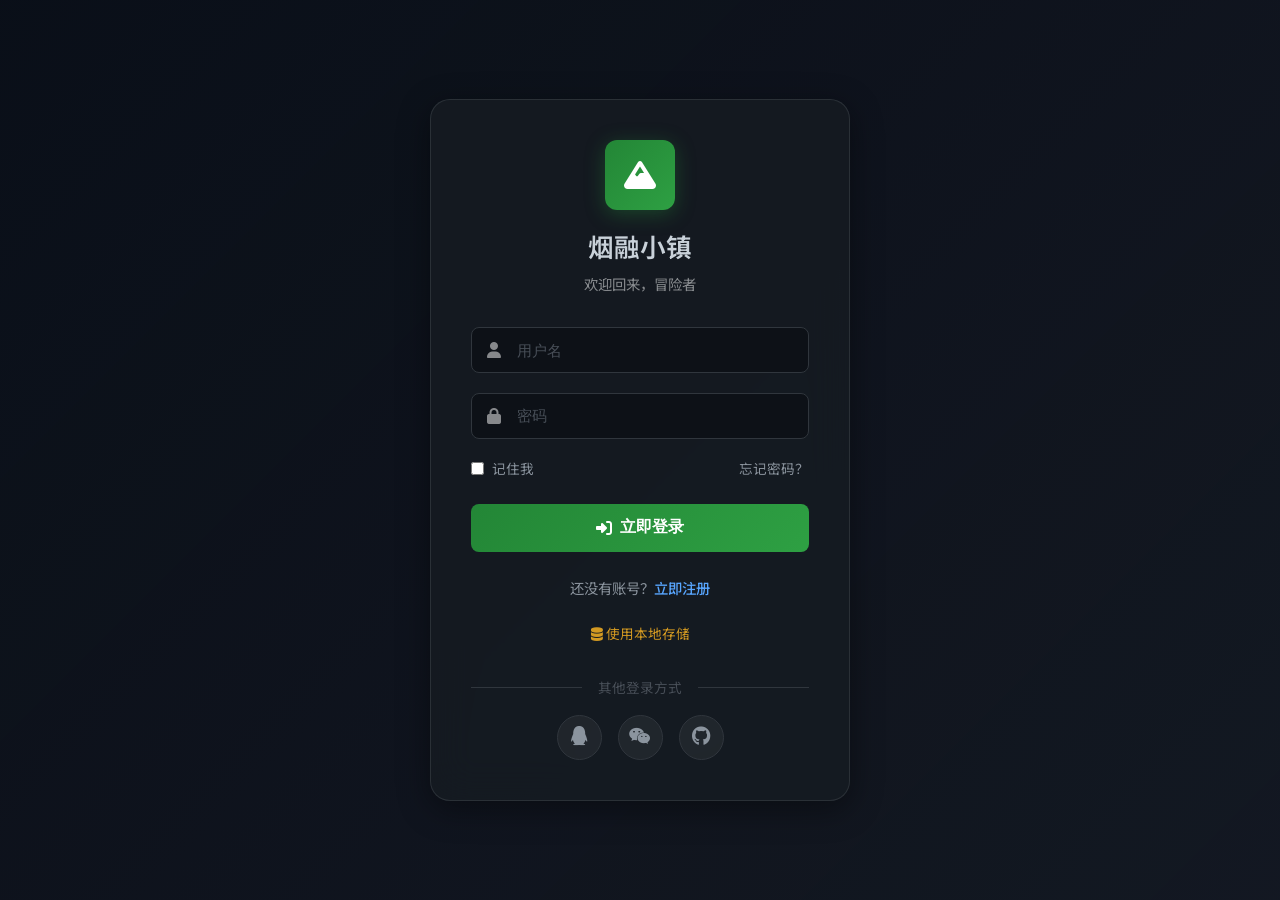
==== commit 3c979e34: "v.1.0.3 v.1.0.3" ====
--- a/index.html
+++ b/index.html
@@ -54,12 +54,12 @@
                 </div>
                 <div class="ai-hero-content">
                     <h2>
-                        <i class="fas fa-robot"></i> 烟融AI助手
+                        <i class="fas fa-gamepad"></i> 游戏小助理
                         <span class="ai-hero-tag">
-                            <i class="fas fa-bolt"></i> 由英伟达提供支持
+                            <i class="fas fa-bolt"></i> 由 OpenRouter 提供支持
                         </span>
                     </h2>
-                    <p>智能助手随时为您服务，解答问题、提供建议、聊聊天...</p>
+                    <p>帮助你快速上手服务器，解答游戏问题，陪你开启冒险之旅！</p>
                 </div>
                 <button class="ai-hero-btn" onclick="AIAssistant.openAssistant()">
                     <i class="fas fa-comments"></i> 开始对话
@@ -240,8 +240,8 @@
                     <i class="fas fa-robot"></i>
                 </div>
                 <div>
-                    <div class="ai-name">AI助手</div>
-                    <div class="ai-status">由  供支持</div>
+                    <div class="ai-name">游戏小助理</div>
+                    <div class="ai-status">由 OpenRouter 提供支持</div>
                 </div>
             </div>
             <button class="ai-close-btn" onclick="event.stopPropagation(); AIAssistant.closePanel()">
@@ -255,9 +255,14 @@
                         <i class="fas fa-robot"></i>
                     </div>
                     <div class="msg-bubble">
-                        你好！我是烟融AI助手，很高兴为你服务！<br><br>
-                        我可以帮助你解答各种问题，或者聊聊天。<br><br>
-                        请输入你的问题或想聊的话题吧！
+                        你好！我是烟融小镇的游戏小助理 🎮<br><br>
+                        我可以帮你：<br>
+                        • 了解如何安装和进入游戏<br>
+                        • 解答游戏玩法问题<br>
+                        • 解决常见游戏问题<br><br>
+                        <b>服务器地址：yanyu.18mc.cc</b><br>
+                        <b>游戏版本：Java版 1.8.8</b><br><br>
+                        有什么想问的吗？
                     </div>
                 </div>
             </div>
@@ -305,6 +310,7 @@
     <!-- Toast通知 -->
     <div class="toast-container" id="toastContainer"></div>
 
+    <script src="api/config.js"></script>
     <script src="filedb.js"></script>
     <script src="main.js"></script>
     <script>
--- a/style.css
+++ b/style.css
@@ -1039,6 +1039,67 @@
     color: #f85149;
 }
 
+/* 思考中动画 */
+.thinking-bubble {
+    display: flex;
+    align-items: center;
+    gap: 0.2rem;
+}
+
+.thinking-text {
+    color: #8b949e;
+}
+
+.thinking-dots {
+    display: inline-flex;
+}
+
+.thinking-dots span {
+    animation: thinkingDot 1.4s infinite;
+    animation-fill-mode: both;
+    color: #238636;
+}
+
+.thinking-dots span:nth-child(1) {
+    animation-delay: 0s;
+}
+
+.thinking-dots span:nth-child(2) {
+    animation-delay: 0.2s;
+}
+
+.thinking-dots span:nth-child(3) {
+    animation-delay: 0.4s;
+}
+
+@keyframes thinkingDot {
+    0%, 80%, 100% {
+        opacity: 0.3;
+        transform: scale(0.8);
+    }
+    40% {
+        opacity: 1;
+        transform: scale(1.2);
+    }
+}
+
+/* 打字机效果光标 */
+.typewriter-text::after {
+    content: '|';
+    animation: blink 0.8s infinite;
+    color: #238636;
+    margin-left: 2px;
+}
+
+@keyframes blink {
+    0%, 50% {
+        opacity: 1;
+    }
+    51%, 100% {
+        opacity: 0;
+    }
+}
+
 .ai-message.user .msg-bubble {
     background: linear-gradient(135deg, #238636, #2ea043);
     border: none;
